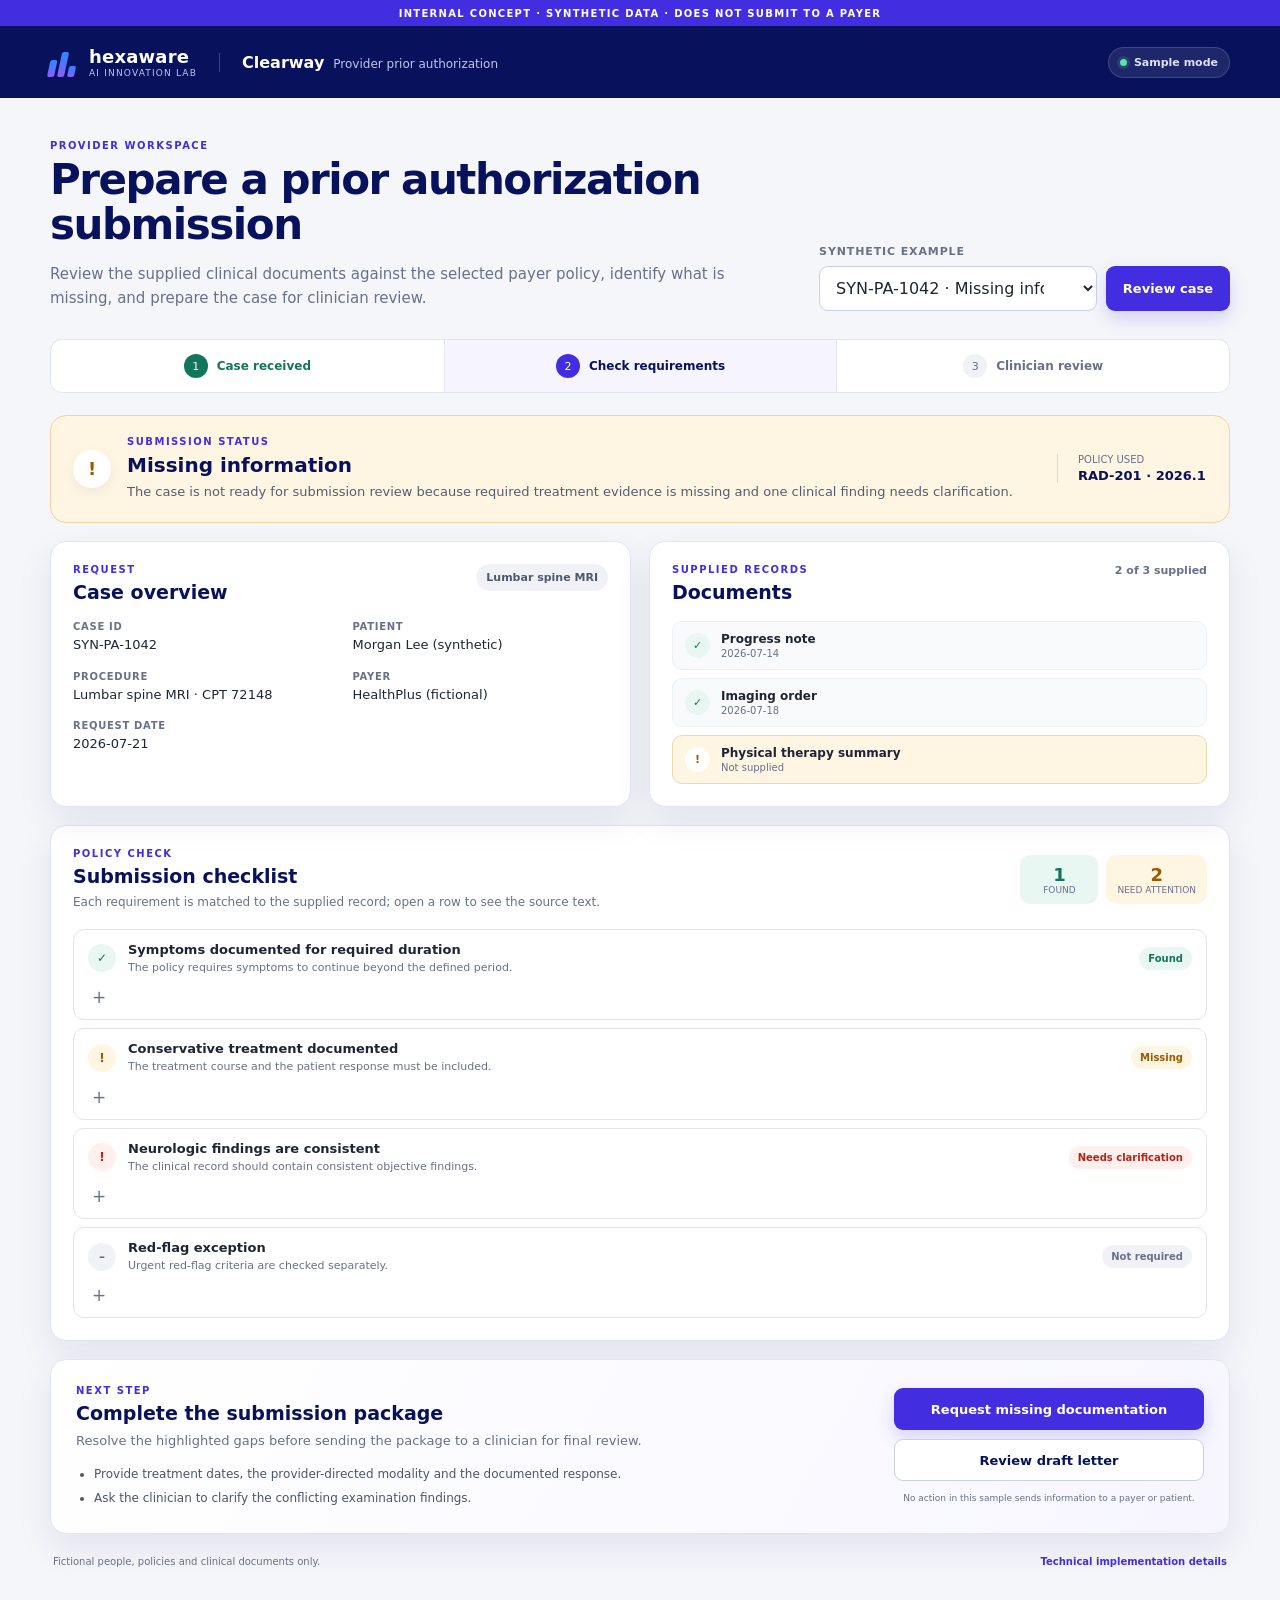
==== index.html @ 27bbab0c "Add prior authorization provider UI" ====
<!doctype html>
<html lang="en">
<head>
  <meta charset="utf-8">
  <meta name="viewport" content="width=device-width,initial-scale=1">
  <meta name="description" content="Internal synthetic provider workflow for preparing a prior-authorization submission.">
  <title>Clearway — Prepare Prior Authorization</title>
  <link rel="stylesheet" href="provider-ui.css">
</head>
<body>
  <a class="skip-link" href="#main-content">Skip to main content</a>
  <div class="concept-ribbon" role="note">INTERNAL CONCEPT · SYNTHETIC DATA · DOES NOT SUBMIT TO A PAYER</div>

  <header class="app-header">
    <a class="brand" href="#main-content" aria-label="Clearway home">
      <span class="brand-mark" aria-hidden="true"><i></i><i></i><i></i></span>
      <span><strong>hexaware</strong><small>AI Innovation Lab</small></span>
    </a>
    <div class="product-label">
      <strong>Clearway</strong>
      <span>Provider prior authorization</span>
    </div>
    <span class="sample-badge"><i></i> Sample mode</span>
  </header>

  <main id="main-content" class="page" tabindex="-1">
    <section class="hero" aria-labelledby="page-title">
      <div>
        <p class="eyebrow">PROVIDER WORKSPACE</p>
        <h1 id="page-title">Prepare a prior authorization submission</h1>
        <p>Review the supplied clinical documents against the selected payer policy, identify what is missing, and prepare the case for clinician review.</p>
      </div>
      <div class="case-controls">
        <label for="case-select">Synthetic example</label>
        <div>
          <select id="case-select">
            <option value="SYN-PA-1042">SYN-PA-1042 · Missing information</option>
            <option value="SYN-PA-1043">SYN-PA-1043 · Ready for review</option>
            <option value="SYN-PA-1044">SYN-PA-1044 · Policy issue</option>
          </select>
          <button class="button button-primary" id="run-review">Review case</button>
        </div>
      </div>
    </section>

    <ol class="steps" aria-label="Submission preparation steps">
      <li class="complete"><span>1</span><strong>Case received</strong></li>
      <li class="active"><span>2</span><strong>Check requirements</strong></li>
      <li><span>3</span><strong>Clinician review</strong></li>
    </ol>

    <section class="status-banner" id="status-banner" aria-live="polite">
      <span class="status-icon" aria-hidden="true">!</span>
      <div>
        <p class="eyebrow">SUBMISSION STATUS</p>
        <h2 id="workflow-state">Missing information</h2>
        <p id="workflow-message"></p>
      </div>
      <div class="policy-chip">
        <small>Policy used</small>
        <strong id="policy-version"></strong>
      </div>
    </section>

    <div class="summary-grid">
      <section class="card" aria-labelledby="request-title">
        <div class="card-heading">
          <div><p class="eyebrow">REQUEST</p><h2 id="request-title">Case overview</h2></div>
          <span class="pill pill-neutral" id="procedure-pill"></span>
        </div>
        <dl class="fact-grid" id="case-facts"></dl>
      </section>

      <section class="card" aria-labelledby="documents-title">
        <div class="card-heading">
          <div><p class="eyebrow">SUPPLIED RECORDS</p><h2 id="documents-title">Documents</h2></div>
          <span class="document-count" id="document-count"></span>
        </div>
        <div class="document-list" id="document-list"></div>
      </section>
    </div>

    <section class="card checklist-card" aria-labelledby="checklist-title">
      <div class="card-heading checklist-heading">
        <div>
          <p class="eyebrow">POLICY CHECK</p>
          <h2 id="checklist-title">Submission checklist</h2>
          <p>Each requirement is matched to the supplied record; open a row to see the source text.</p>
        </div>
        <div class="checklist-summary" id="checklist-summary"></div>
      </div>
      <div class="criteria-list" id="criteria-list"></div>
    </section>

    <section class="card next-step-card" aria-labelledby="next-step-title">
      <div>
        <p class="eyebrow">NEXT STEP</p>
        <h2 id="next-step-title">Prepare for clinician review</h2>
        <p id="next-step-guidance">Resolve the highlighted documentation gaps before moving the case forward.</p>
        <ul class="attention-list" id="attention-list"></ul>
      </div>
      <div class="action-stack">
        <button class="button button-primary" id="primary-action">Request missing documentation</button>
        <button class="button button-secondary" id="review-letter">Review draft letter</button>
        <p>No action in this sample sends information to a payer or patient.</p>
      </div>
    </section>

    <footer class="page-footer">
      <span>Fictional people, policies and clinical documents only.</span>
      <a href="foundry-enterprise-harness-walkthrough.html">Technical implementation details</a>
    </footer>
  </main>

  <div class="toast" id="toast" role="status" aria-live="polite"></div>
  <div class="modal" id="modal" aria-hidden="true">
    <div class="modal-backdrop" data-close-modal></div>
    <section class="modal-card" role="dialog" aria-modal="true" aria-labelledby="modal-title">
      <button class="modal-close" data-close-modal aria-label="Close dialog">×</button>
      <p class="eyebrow" id="modal-kicker"></p>
      <h2 id="modal-title"></h2>
      <div id="modal-body"></div>
      <div class="modal-actions"><button class="button button-primary" data-close-modal>Done</button></div>
    </section>
  </div>

  <script src="app.js"></script>
</body>
</html>
---- provider-ui.css ----
:root {
  --navy: #08125c;
  --navy-2: #132075;
  --violet: #432de0;
  --blue: #2788ff;
  --ink: #202536;
  --muted: #69708a;
  --surface: #f5f6fa;
  --white: #ffffff;
  --line: #e2e5ef;
  --line-strong: #ccd1e1;
  --success: #13755b;
  --success-bg: #e9f7f2;
  --warning: #9b5a00;
  --warning-bg: #fff5e3;
  --danger: #b42318;
  --danger-bg: #fff0ee;
  --neutral-bg: #f0f2f7;
  --shadow: 0 14px 36px rgba(8, 18, 92, 0.08);
  --radius: 16px;
  font-family: Inter, ui-sans-serif, system-ui, -apple-system, BlinkMacSystemFont, "Segoe UI", sans-serif;
  color: var(--ink);
  background: var(--surface);
}

* { box-sizing: border-box; }
html { scroll-behavior: smooth; }
body { margin: 0; min-width: 320px; background: var(--surface); }
button, select { font: inherit; }
button { cursor: pointer; }
button:disabled { cursor: not-allowed; opacity: 0.52; }

.skip-link {
  position: fixed;
  left: 12px;
  top: -60px;
  z-index: 100;
  padding: 10px 14px;
  color: var(--navy);
  background: var(--white);
  border-radius: 8px;
}
.skip-link:focus { top: 8px; }

.concept-ribbon {
  min-height: 26px;
  display: flex;
  align-items: center;
  justify-content: center;
  padding: 5px 12px;
  color: var(--white);
  background: var(--violet);
  font-size: 10px;
  font-weight: 800;
  letter-spacing: 0.13em;
  text-align: center;
}

.app-header {
  min-height: 72px;
  display: flex;
  align-items: center;
  gap: 22px;
  padding: 14px max(24px, calc((100vw - 1180px) / 2));
  color: var(--white);
  background: var(--navy);
}

.brand {
  display: flex;
  align-items: center;
  gap: 10px;
  color: inherit;
  text-decoration: none;
}
.brand strong { display: block; font-size: 18px; letter-spacing: 0.01em; }
.brand small { display: block; margin-top: 1px; color: #bec6ed; font-size: 9px; letter-spacing: 0.13em; text-transform: uppercase; }
.brand-mark { width: 29px; height: 29px; display: flex; align-items: flex-end; gap: 3px; transform: skew(-12deg); }
.brand-mark i { display: block; width: 7px; border-radius: 2px; background: linear-gradient(180deg, var(--blue), #8b5cff); }
.brand-mark i:nth-child(1) { height: 17px; }
.brand-mark i:nth-child(2) { height: 25px; }
.brand-mark i:nth-child(3) { height: 11px; }

.product-label {
  display: flex;
  align-items: baseline;
  gap: 9px;
  padding-left: 22px;
  border-left: 1px solid rgba(255, 255, 255, 0.22);
}
.product-label strong { font-size: 16px; }
.product-label span { color: #bec6ed; font-size: 12px; }

.sample-badge {
  margin-left: auto;
  display: inline-flex;
  align-items: center;
  gap: 7px;
  padding: 8px 11px;
  color: #dce2ff;
  background: rgba(255, 255, 255, 0.09);
  border: 1px solid rgba(255, 255, 255, 0.15);
  border-radius: 999px;
  font-size: 11px;
  font-weight: 700;
}
.sample-badge i { width: 7px; height: 7px; border-radius: 50%; background: #5ce2a8; box-shadow: 0 0 0 3px rgba(92, 226, 168, 0.14); }

.page {
  width: min(1180px, calc(100% - 40px));
  margin: 0 auto;
  padding: 42px 0 34px;
  outline: none;
}

.eyebrow {
  margin: 0 0 6px;
  color: var(--violet);
  font-size: 10px;
  font-weight: 800;
  letter-spacing: 0.15em;
  text-transform: uppercase;
}

.hero {
  display: grid;
  grid-template-columns: minmax(0, 1.4fr) minmax(360px, 0.8fr);
  gap: 50px;
  align-items: end;
  margin-bottom: 28px;
}
.hero h1 { margin: 0; color: var(--navy); font-size: clamp(28px, 4vw, 42px); line-height: 1.08; letter-spacing: -0.035em; }
.hero > div:first-child > p:last-child { max-width: 720px; margin: 14px 0 0; color: var(--muted); font-size: 15px; line-height: 1.65; }

.case-controls label { display: block; margin-bottom: 8px; color: var(--muted); font-size: 11px; font-weight: 800; letter-spacing: 0.08em; text-transform: uppercase; }
.case-controls > div { display: flex; gap: 9px; }
select {
  min-width: 0;
  flex: 1;
  padding: 11px 36px 11px 12px;
  color: var(--ink);
  background: var(--white);
  border: 1px solid var(--line-strong);
  border-radius: 9px;
}
select:focus, button:focus-visible, summary:focus-visible, a:focus-visible { outline: 3px solid rgba(39, 136, 255, 0.28); outline-offset: 2px; }

.button {
  min-height: 42px;
  padding: 10px 16px;
  border: 1px solid transparent;
  border-radius: 9px;
  font-size: 13px;
  font-weight: 800;
  transition: transform 0.15s ease, box-shadow 0.15s ease, background 0.15s ease;
}
.button:not(:disabled):hover { transform: translateY(-1px); }
.button-primary { color: var(--white); background: var(--violet); box-shadow: 0 8px 18px rgba(67, 45, 224, 0.18); }
.button-primary:not(:disabled):hover { background: #3621ca; box-shadow: 0 10px 24px rgba(67, 45, 224, 0.23); }
.button-secondary { color: var(--navy); background: var(--white); border-color: var(--line-strong); }
.button-secondary:not(:disabled):hover { background: #f7f8fb; }

.steps {
  margin: 0 0 22px;
  padding: 0;
  display: grid;
  grid-template-columns: repeat(3, 1fr);
  list-style: none;
  background: var(--white);
  border: 1px solid var(--line);
  border-radius: 12px;
  overflow: hidden;
}
.steps li { position: relative; display: flex; align-items: center; justify-content: center; gap: 9px; padding: 14px; color: var(--muted); font-size: 12px; }
.steps li + li { border-left: 1px solid var(--line); }
.steps span { width: 24px; height: 24px; display: inline-flex; align-items: center; justify-content: center; border-radius: 50%; background: var(--neutral-bg); font-size: 11px; }
.steps .complete { color: var(--success); }
.steps .complete span { color: var(--white); background: var(--success); }
.steps .active { color: var(--navy); background: #f6f5ff; }
.steps .active span { color: var(--white); background: var(--violet); }

.status-banner {
  display: grid;
  grid-template-columns: auto 1fr auto;
  gap: 16px;
  align-items: center;
  margin-bottom: 18px;
  padding: 20px 22px;
  background: var(--warning-bg);
  border: 1px solid #f0d39d;
  border-radius: var(--radius);
}
.status-banner[data-state="ready"] { background: var(--success-bg); border-color: #b9dfd2; }
.status-banner[data-state="blocked"] { background: var(--danger-bg); border-color: #f0c2bd; }
.status-icon { width: 38px; height: 38px; display: inline-flex; align-items: center; justify-content: center; color: var(--warning); background: var(--white); border-radius: 50%; font-size: 18px; font-weight: 900; box-shadow: 0 5px 14px rgba(0, 0, 0, 0.06); }
.status-banner[data-state="ready"] .status-icon { color: var(--success); }
.status-banner[data-state="blocked"] .status-icon { color: var(--danger); }
.status-banner h2 { margin: 0; color: var(--navy); font-size: 20px; }
.status-banner p:last-child { margin: 5px 0 0; color: #555d72; font-size: 13px; line-height: 1.5; }
.policy-chip { min-width: 150px; padding-left: 20px; border-left: 1px solid rgba(105, 112, 138, 0.22); }
.policy-chip small, .policy-chip strong { display: block; }
.policy-chip small { margin-bottom: 3px; color: var(--muted); font-size: 10px; text-transform: uppercase; }
.policy-chip strong { color: var(--navy); font-size: 13px; }

.summary-grid { display: grid; grid-template-columns: 1fr 1fr; gap: 18px; margin-bottom: 18px; }
.card { padding: 22px; background: var(--white); border: 1px solid var(--line); border-radius: var(--radius); box-shadow: var(--shadow); }
.card-heading { display: flex; justify-content: space-between; gap: 18px; align-items: flex-start; margin-bottom: 18px; }
.card-heading h2, .next-step-card h2 { margin: 0; color: var(--navy); font-size: 19px; }
.card-heading > div > p:last-child { margin: 6px 0 0; color: var(--muted); font-size: 12px; line-height: 1.5; }
.pill { display: inline-flex; padding: 7px 10px; border-radius: 999px; font-size: 11px; font-weight: 800; }
.pill-neutral { color: #4f5871; background: var(--neutral-bg); }

.fact-grid { margin: 0; display: grid; grid-template-columns: 1fr 1fr; gap: 16px 24px; }
.fact-grid div { min-width: 0; }
.fact-grid dt { margin-bottom: 4px; color: var(--muted); font-size: 10px; font-weight: 800; letter-spacing: 0.07em; text-transform: uppercase; }
.fact-grid dd { margin: 0; color: var(--ink); font-size: 13px; line-height: 1.45; }

.document-count { color: var(--muted); font-size: 11px; font-weight: 700; }
.document-list { display: grid; gap: 8px; }
.document-item { display: flex; align-items: center; gap: 11px; padding: 10px 12px; background: #f8fafc; border: 1px solid #edf0f5; border-radius: 10px; }
.document-item.missing { background: var(--warning-bg); border-color: #efd8ae; }
.document-icon { width: 25px; height: 25px; flex: 0 0 25px; display: inline-flex; align-items: center; justify-content: center; color: var(--success); background: var(--success-bg); border-radius: 50%; font-size: 11px; font-weight: 900; }
.document-item.missing .document-icon { color: var(--warning); background: var(--white); }
.document-item strong, .document-item small { display: block; }
.document-item strong { color: var(--ink); font-size: 12px; }
.document-item small { margin-top: 2px; color: var(--muted); font-size: 10px; }

.checklist-card { margin-bottom: 18px; }
.checklist-heading { align-items: center; }
.checklist-summary { display: flex; gap: 8px; }
.checklist-summary span { min-width: 78px; padding: 9px 11px; text-align: center; background: var(--success-bg); border-radius: 10px; }
.checklist-summary .has-attention { background: var(--warning-bg); }
.checklist-summary strong, .checklist-summary small { display: block; }
.checklist-summary strong { color: var(--success); font-size: 18px; }
.checklist-summary .has-attention strong { color: var(--warning); }
.checklist-summary small { color: var(--muted); font-size: 9px; text-transform: uppercase; }

.criteria-list { display: grid; gap: 8px; }
.criterion { border: 1px solid var(--line); border-radius: 11px; overflow: hidden; }
.criterion[open] { border-color: var(--line-strong); box-shadow: 0 7px 18px rgba(8, 18, 92, 0.05); }
.criterion summary { min-height: 62px; display: grid; grid-template-columns: auto 1fr auto; align-items: center; gap: 12px; padding: 12px 14px; list-style: none; cursor: pointer; }
.criterion summary::-webkit-details-marker { display: none; }
.criterion summary::after { content: "+"; margin-left: 4px; color: var(--muted); font-size: 17px; }
.criterion[open] summary::after { content: "−"; }
.criterion-mark { width: 28px; height: 28px; display: inline-flex; align-items: center; justify-content: center; border-radius: 50%; font-size: 12px; font-weight: 900; }
.criterion-success .criterion-mark { color: var(--success); background: var(--success-bg); }
.criterion-warning .criterion-mark { color: var(--warning); background: var(--warning-bg); }
.criterion-danger .criterion-mark { color: var(--danger); background: var(--danger-bg); }
.criterion-neutral .criterion-mark { color: var(--muted); background: var(--neutral-bg); }
.criterion-copy { min-width: 0; }
.criterion-copy strong, .criterion-copy small { display: block; }
.criterion-copy strong { color: var(--ink); font-size: 13px; }
.criterion-copy small { margin-top: 3px; color: var(--muted); font-size: 11px; line-height: 1.4; }
.status-pill { padding: 6px 9px; border-radius: 999px; font-size: 10px; font-weight: 800; white-space: nowrap; }
.status-success { color: var(--success); background: var(--success-bg); }
.status-warning { color: var(--warning); background: var(--warning-bg); }
.status-danger { color: var(--danger); background: var(--danger-bg); }
.status-neutral { color: var(--muted); background: var(--neutral-bg); }

.criterion-detail { display: grid; grid-template-columns: 1fr 1fr 0.85fr; gap: 12px; padding: 0 14px 14px 54px; }
.criterion-detail section { min-width: 0; padding: 13px; background: #f8f9fc; border-radius: 9px; }
.criterion-detail h3 { margin: 0 0 8px; color: var(--navy); font-size: 10px; letter-spacing: 0.07em; text-transform: uppercase; }
.criterion-detail blockquote { margin: 0 0 8px; color: #42495d; font-size: 11px; line-height: 1.55; }
.criterion-detail small { color: var(--muted); font-size: 9px; }
.criterion-detail .next-evidence { background: var(--warning-bg); }
.criterion-detail .next-evidence p { margin: 0; color: #604519; font-size: 11px; line-height: 1.55; }

.next-step-card { display: grid; grid-template-columns: 1fr 310px; gap: 40px; align-items: center; padding: 25px; background: linear-gradient(120deg, #ffffff 0%, #f7f6ff 100%); }
.next-step-card > div:first-child > p:nth-of-type(2) { margin: 7px 0 0; color: var(--muted); font-size: 13px; line-height: 1.55; }
.attention-list { margin: 14px 0 0; padding-left: 18px; color: #4d556b; font-size: 12px; line-height: 1.55; }
.attention-list li + li { margin-top: 5px; }
.action-stack { display: grid; gap: 9px; }
.action-stack p { margin: 2px 0 0; color: var(--muted); font-size: 9px; line-height: 1.4; text-align: center; }

.page-footer { display: flex; justify-content: space-between; gap: 18px; margin-top: 22px; padding: 0 3px; color: var(--muted); font-size: 10px; }
.page-footer a { color: var(--violet); font-weight: 700; text-decoration: none; }
.page-footer a:hover { text-decoration: underline; }

.toast { position: fixed; right: 20px; bottom: 20px; z-index: 90; padding: 11px 15px; color: var(--white); background: var(--navy); border-radius: 9px; box-shadow: var(--shadow); font-size: 12px; opacity: 0; transform: translateY(12px); pointer-events: none; transition: 0.2s ease; }
.toast.is-visible { opacity: 1; transform: translateY(0); }

.modal { position: fixed; inset: 0; z-index: 80; display: none; align-items: center; justify-content: center; padding: 20px; }
.modal.is-open { display: flex; }
.modal-backdrop { position: absolute; inset: 0; background: rgba(6, 12, 53, 0.62); backdrop-filter: blur(4px); }
.modal-card { position: relative; z-index: 1; width: min(560px, 100%); max-height: 88vh; overflow: auto; padding: 26px; background: var(--white); border-radius: 16px; box-shadow: 0 24px 70px rgba(3, 8, 43, 0.28); }
.modal-card h2 { margin: 0 0 16px; color: var(--navy); font-size: 22px; }
.modal-card p, .modal-card li { color: #4d556b; font-size: 13px; line-height: 1.6; }
.modal-close { position: absolute; right: 14px; top: 12px; width: 34px; height: 34px; border: 0; border-radius: 50%; color: var(--muted); background: var(--neutral-bg); font-size: 21px; }
.modal-actions { display: flex; justify-content: flex-end; margin-top: 22px; }
.draft-letter { padding: 18px; background: #fbfbfd; border: 1px solid var(--line); border-radius: 10px; }

@media (max-width: 850px) {
  .app-header { padding-inline: 20px; }
  .product-label span { display: none; }
  .hero { grid-template-columns: 1fr; gap: 24px; }
  .summary-grid { grid-template-columns: 1fr; }
  .criterion-detail { grid-template-columns: 1fr; padding-left: 54px; }
  .next-step-card { grid-template-columns: 1fr; gap: 22px; }
}

@media (max-width: 580px) {
  .app-header { min-height: 62px; gap: 12px; padding: 11px 14px; }
  .brand span:last-child, .product-label { display: none; }
  .sample-badge { font-size: 0; padding: 8px; }
  .page { width: min(100% - 24px, 1180px); padding-top: 28px; }
  .hero h1 { font-size: 29px; }
  .case-controls > div { display: grid; }
  .case-controls select, .case-controls button { width: 100%; }
  .steps strong { display: none; }
  .steps li { padding: 11px; }
  .status-banner { grid-template-columns: auto 1fr; align-items: start; padding: 17px; }
  .policy-chip { grid-column: 1 / -1; padding: 12px 0 0; border-left: 0; border-top: 1px solid rgba(105, 112, 138, 0.2); }
  .card { padding: 17px; }
  .card-heading { flex-direction: column; gap: 10px; }
  .fact-grid { grid-template-columns: 1fr; }
  .checklist-heading { align-items: stretch; }
  .checklist-summary { width: 100%; }
  .checklist-summary span { flex: 1; }
  .criterion summary { grid-template-columns: auto 1fr; }
  .criterion summary::after { display: none; }
  .status-pill { grid-column: 2; justify-self: start; }
  .criterion-detail { padding: 0 10px 10px; }
  .page-footer { flex-direction: column; }
}

@media (prefers-reduced-motion: reduce) {
  * { scroll-behavior: auto !important; transition: none !important; }
}
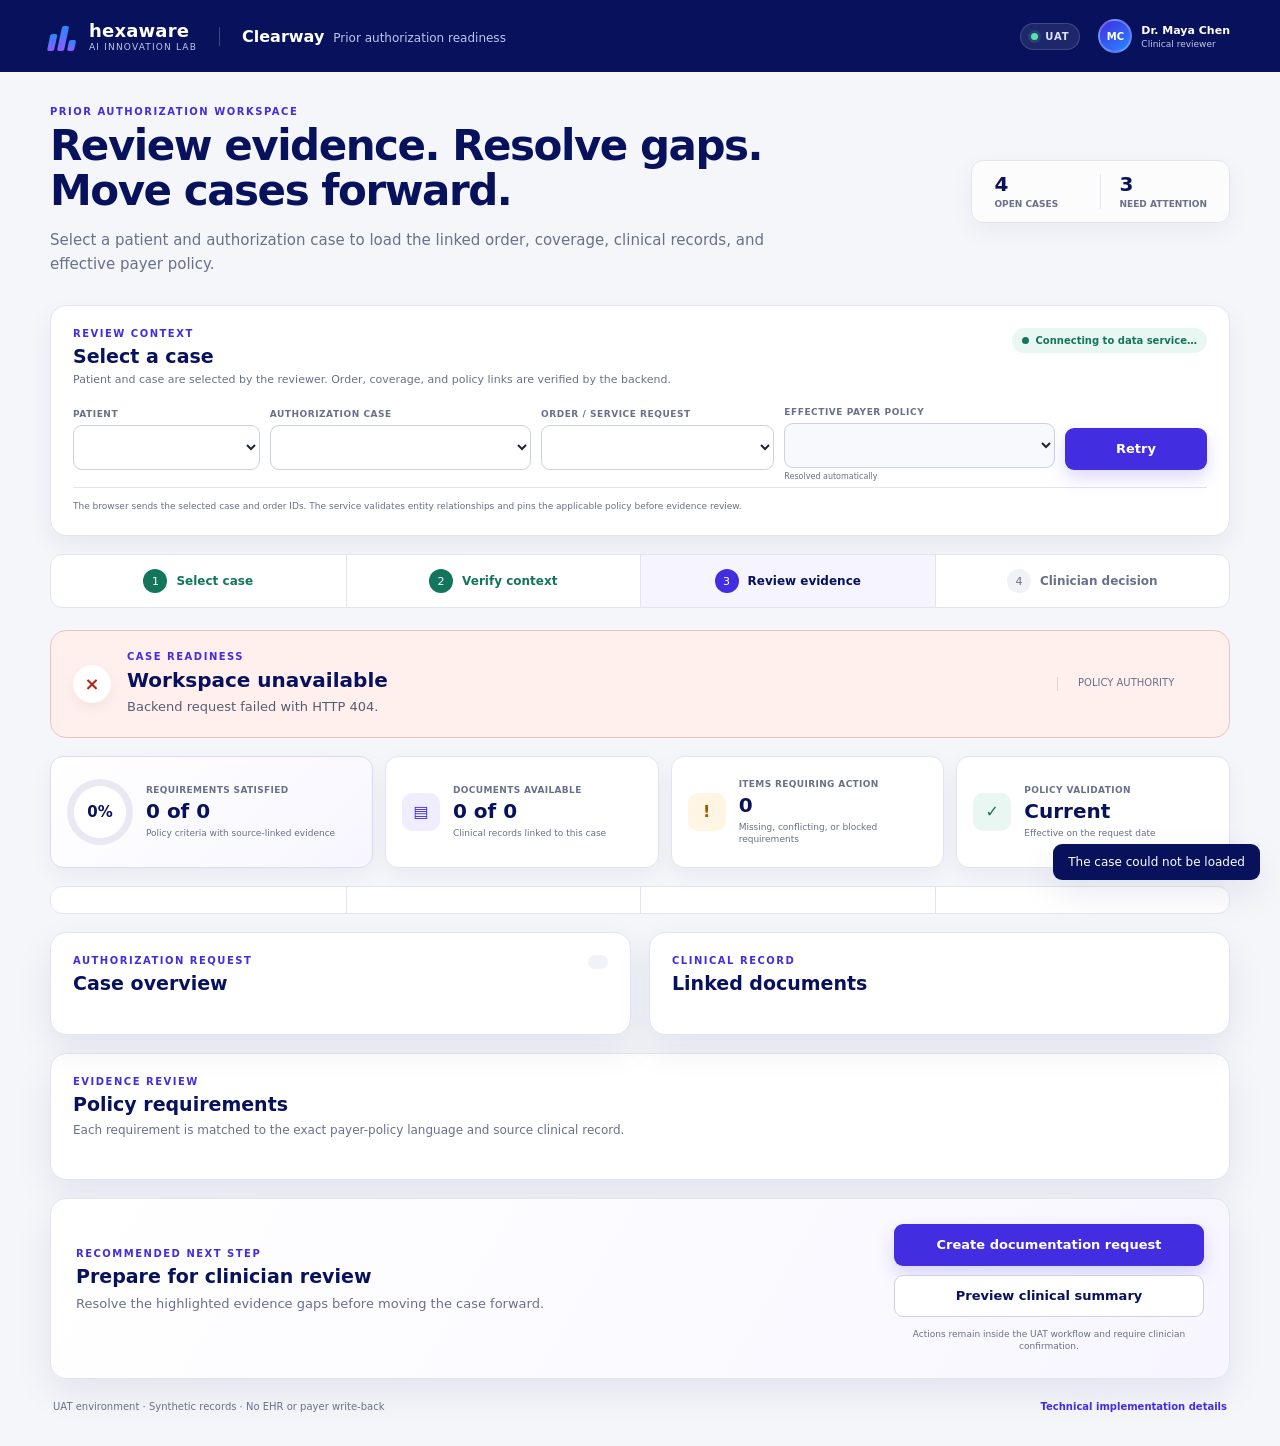
==== commit ed999b54: "Add Supabase-backed UAT workspace" ====
--- a/index.html
+++ b/index.html
@@ -3,13 +3,12 @@
 <head>
   <meta charset="utf-8">
   <meta name="viewport" content="width=device-width,initial-scale=1">
-  <meta name="description" content="Internal synthetic provider workflow for preparing a prior-authorization submission.">
-  <title>Clearway — Prepare Prior Authorization</title>
+  <meta name="description" content="Clearway provider workspace for prior-authorization evidence review and clinician handoff.">
+  <title>Clearway — Prior Authorization Workspace</title>
   <link rel="stylesheet" href="provider-ui.css">
 </head>
 <body>
   <a class="skip-link" href="#main-content">Skip to main content</a>
-  <div class="concept-ribbon" role="note">INTERNAL CONCEPT · SYNTHETIC DATA · DOES NOT SUBMIT TO A PAYER</div>
 
   <header class="app-header">
     <a class="brand" href="#main-content" aria-label="Clearway home">
@@ -18,54 +17,114 @@
     </a>
     <div class="product-label">
       <strong>Clearway</strong>
-      <span>Provider prior authorization</span>
+      <span>Prior authorization readiness</span>
     </div>
-    <span class="sample-badge"><i></i> Sample mode</span>
+    <div class="header-context">
+      <span class="environment-badge"><i></i> UAT</span>
+      <div class="user-profile">
+        <span class="avatar" aria-hidden="true">MC</span>
+        <span><strong>Dr. Maya Chen</strong><small>Clinical reviewer</small></span>
+      </div>
+    </div>
   </header>
 
   <main id="main-content" class="page" tabindex="-1">
     <section class="hero" aria-labelledby="page-title">
       <div>
-        <p class="eyebrow">PROVIDER WORKSPACE</p>
-        <h1 id="page-title">Prepare a prior authorization submission</h1>
-        <p>Review the supplied clinical documents against the selected payer policy, identify what is missing, and prepare the case for clinician review.</p>
+        <p class="eyebrow">PRIOR AUTHORIZATION WORKSPACE</p>
+        <h1 id="page-title">Review evidence. Resolve gaps. Move cases forward.</h1>
+        <p>Select a patient and authorization case to load the linked order, coverage, clinical records, and effective payer policy.</p>
       </div>
-      <div class="case-controls">
-        <label for="case-select">Synthetic example</label>
-        <div>
-          <select id="case-select">
-            <option value="SYN-PA-1042">SYN-PA-1042 · Missing information</option>
-            <option value="SYN-PA-1043">SYN-PA-1043 · Ready for review</option>
-            <option value="SYN-PA-1044">SYN-PA-1044 · Policy issue</option>
-          </select>
-          <button class="button button-primary" id="run-review">Review case</button>
-        </div>
+      <div class="queue-summary" aria-label="Work queue summary">
+        <span><strong id="queue-open">4</strong><small>Open cases</small></span>
+        <span><strong id="queue-attention">3</strong><small>Need attention</small></span>
       </div>
     </section>
 
-    <ol class="steps" aria-label="Submission preparation steps">
-      <li class="complete"><span>1</span><strong>Case received</strong></li>
-      <li class="active"><span>2</span><strong>Check requirements</strong></li>
-      <li><span>3</span><strong>Clinician review</strong></li>
+    <section class="workspace-selector card" aria-labelledby="selector-title">
+      <div class="workspace-heading">
+        <div>
+          <p class="eyebrow">REVIEW CONTEXT</p>
+          <h2 id="selector-title">Select a case</h2>
+          <p>Patient and case are selected by the reviewer. Order, coverage, and policy links are verified by the backend.</p>
+        </div>
+        <span class="data-source" id="data-source"><i></i><span>Connecting to data service…</span></span>
+      </div>
+
+      <div class="selector-grid">
+        <label>
+          <span>Patient</span>
+          <select id="patient-select" aria-describedby="selection-guidance"></select>
+        </label>
+        <label>
+          <span>Authorization case</span>
+          <select id="case-select"></select>
+        </label>
+        <label>
+          <span>Order / service request</span>
+          <select id="order-select"></select>
+        </label>
+        <label>
+          <span>Effective payer policy</span>
+          <select id="policy-select" disabled title="Resolved from payer, plan, procedure, and request date"></select>
+          <small>Resolved automatically</small>
+        </label>
+        <button class="button button-primary load-review" id="run-review">Run evidence review</button>
+      </div>
+      <p class="selection-guidance" id="selection-guidance">The browser sends the selected case and order IDs. The service validates entity relationships and pins the applicable policy before evidence review.</p>
+    </section>
+
+    <ol class="steps" aria-label="Prior authorization preparation steps">
+      <li id="step-case" class="complete"><span>1</span><strong>Select case</strong></li>
+      <li id="step-context" class="complete"><span>2</span><strong>Verify context</strong></li>
+      <li id="step-check" class="active"><span>3</span><strong>Review evidence</strong></li>
+      <li id="step-review"><span>4</span><strong>Clinician decision</strong></li>
     </ol>
 
     <section class="status-banner" id="status-banner" aria-live="polite">
       <span class="status-icon" aria-hidden="true">!</span>
       <div>
-        <p class="eyebrow">SUBMISSION STATUS</p>
-        <h2 id="workflow-state">Missing information</h2>
+        <p class="eyebrow">CASE READINESS</p>
+        <h2 id="workflow-state">Loading case</h2>
         <p id="workflow-message"></p>
       </div>
       <div class="policy-chip">
-        <small>Policy used</small>
+        <small>Policy authority</small>
         <strong id="policy-version"></strong>
+        <span id="policy-effective"></span>
       </div>
+    </section>
+
+    <section class="metric-grid" aria-label="Case readiness summary">
+      <article class="metric-card metric-featured">
+        <div class="progress-ring" id="requirements-ring" style="--progress:0deg"><span id="requirements-percent">0%</span></div>
+        <div><small>Requirements satisfied</small><strong id="requirements-ratio">0 of 0</strong><span>Policy criteria with source-linked evidence</span></div>
+      </article>
+      <article class="metric-card">
+        <span class="metric-icon documents" aria-hidden="true">▤</span>
+        <div><small>Documents available</small><strong id="documents-metric">0 of 0</strong><span id="documents-caption">Clinical records linked to this case</span></div>
+      </article>
+      <article class="metric-card">
+        <span class="metric-icon attention" aria-hidden="true">!</span>
+        <div><small>Items requiring action</small><strong id="attention-metric">0</strong><span>Missing, conflicting, or blocked requirements</span></div>
+      </article>
+      <article class="metric-card">
+        <span class="metric-icon policy" aria-hidden="true">✓</span>
+        <div><small>Policy validation</small><strong id="policy-metric">Current</strong><span id="policy-metric-caption">Effective on the request date</span></div>
+      </article>
+    </section>
+
+    <section class="verification-strip" aria-label="Backend context verification">
+      <div class="verification-item" id="case-verification"></div>
+      <div class="verification-item" id="order-verification"></div>
+      <div class="verification-item" id="policy-verification"></div>
+      <div class="verification-item verification-trace" id="trace-verification"></div>
     </section>
 
     <div class="summary-grid">
       <section class="card" aria-labelledby="request-title">
         <div class="card-heading">
-          <div><p class="eyebrow">REQUEST</p><h2 id="request-title">Case overview</h2></div>
+          <div><p class="eyebrow">AUTHORIZATION REQUEST</p><h2 id="request-title">Case overview</h2></div>
           <span class="pill pill-neutral" id="procedure-pill"></span>
         </div>
         <dl class="fact-grid" id="case-facts"></dl>
@@ -73,7 +132,7 @@
 
       <section class="card" aria-labelledby="documents-title">
         <div class="card-heading">
-          <div><p class="eyebrow">SUPPLIED RECORDS</p><h2 id="documents-title">Documents</h2></div>
+          <div><p class="eyebrow">CLINICAL RECORD</p><h2 id="documents-title">Linked documents</h2></div>
           <span class="document-count" id="document-count"></span>
         </div>
         <div class="document-list" id="document-list"></div>
@@ -83,9 +142,9 @@
     <section class="card checklist-card" aria-labelledby="checklist-title">
       <div class="card-heading checklist-heading">
         <div>
-          <p class="eyebrow">POLICY CHECK</p>
-          <h2 id="checklist-title">Submission checklist</h2>
-          <p>Each requirement is matched to the supplied record; open a row to see the source text.</p>
+          <p class="eyebrow">EVIDENCE REVIEW</p>
+          <h2 id="checklist-title">Policy requirements</h2>
+          <p>Each requirement is matched to the exact payer-policy language and source clinical record.</p>
         </div>
         <div class="checklist-summary" id="checklist-summary"></div>
       </div>
@@ -94,20 +153,20 @@
 
     <section class="card next-step-card" aria-labelledby="next-step-title">
       <div>
-        <p class="eyebrow">NEXT STEP</p>
+        <p class="eyebrow">RECOMMENDED NEXT STEP</p>
         <h2 id="next-step-title">Prepare for clinician review</h2>
-        <p id="next-step-guidance">Resolve the highlighted documentation gaps before moving the case forward.</p>
+        <p id="next-step-guidance">Resolve the highlighted evidence gaps before moving the case forward.</p>
         <ul class="attention-list" id="attention-list"></ul>
       </div>
       <div class="action-stack">
-        <button class="button button-primary" id="primary-action">Request missing documentation</button>
-        <button class="button button-secondary" id="review-letter">Review draft letter</button>
-        <p>No action in this sample sends information to a payer or patient.</p>
+        <button class="button button-primary" id="primary-action">Create documentation request</button>
+        <button class="button button-secondary" id="review-letter">Preview clinical summary</button>
+        <p>Actions remain inside the UAT workflow and require clinician confirmation.</p>
       </div>
     </section>
 
     <footer class="page-footer">
-      <span>Fictional people, policies and clinical documents only.</span>
+      <span>UAT environment · Synthetic records · No EHR or payer write-back</span>
       <a href="foundry-enterprise-harness-walkthrough.html">Technical implementation details</a>
     </footer>
   </main>
@@ -120,10 +179,16 @@
       <p class="eyebrow" id="modal-kicker"></p>
       <h2 id="modal-title"></h2>
       <div id="modal-body"></div>
-      <div class="modal-actions"><button class="button button-primary" data-close-modal>Done</button></div>
+      <div class="modal-actions">
+        <button class="button button-secondary" data-close-modal>Close</button>
+        <button class="button button-primary" id="modal-primary" hidden></button>
+      </div>
     </section>
   </div>
 
+  <script src="config.js"></script>
+  <script src="demo-data.js"></script>
+  <script src="api-client.js"></script>
   <script src="app.js"></script>
 </body>
 </html>
--- a/provider-ui.css
+++ b/provider-ui.css
@@ -202,6 +202,25 @@
 .policy-chip small { margin-bottom: 3px; color: var(--muted); font-size: 10px; text-transform: uppercase; }
 .policy-chip strong { color: var(--navy); font-size: 13px; }
 
+.verification-strip {
+  display: grid;
+  grid-template-columns: repeat(4, minmax(0, 1fr));
+  margin-bottom: 18px;
+  background: var(--white);
+  border: 1px solid var(--line);
+  border-radius: 12px;
+  overflow: hidden;
+}
+.verification-item { min-width: 0; display: flex; align-items: center; gap: 10px; padding: 13px 14px; }
+.verification-item + .verification-item { border-left: 1px solid var(--line); }
+.verification-mark { width: 24px; height: 24px; flex: 0 0 24px; display: inline-flex; align-items: center; justify-content: center; color: var(--success); background: var(--success-bg); border-radius: 50%; font-size: 10px; font-weight: 900; }
+.verification-item[data-state="warning"] .verification-mark { color: var(--warning); background: var(--warning-bg); }
+.verification-item[data-state="blocked"] .verification-mark { color: var(--danger); background: var(--danger-bg); }
+.verification-item small, .verification-item strong { display: block; overflow: hidden; text-overflow: ellipsis; white-space: nowrap; }
+.verification-item small { margin-bottom: 2px; color: var(--muted); font-size: 9px; font-weight: 800; letter-spacing: 0.05em; text-transform: uppercase; }
+.verification-item strong { color: var(--ink); font-size: 11px; }
+.verification-trace strong { font-family: ui-monospace, SFMono-Regular, Menlo, Consolas, monospace; }
+
 .summary-grid { display: grid; grid-template-columns: 1fr 1fr; gap: 18px; margin-bottom: 18px; }
 .card { padding: 22px; background: var(--white); border: 1px solid var(--line); border-radius: var(--radius); box-shadow: var(--shadow); }
 .card-heading { display: flex; justify-content: space-between; gap: 18px; align-items: flex-start; margin-bottom: 18px; }
@@ -213,7 +232,7 @@
 .fact-grid { margin: 0; display: grid; grid-template-columns: 1fr 1fr; gap: 16px 24px; }
 .fact-grid div { min-width: 0; }
 .fact-grid dt { margin-bottom: 4px; color: var(--muted); font-size: 10px; font-weight: 800; letter-spacing: 0.07em; text-transform: uppercase; }
-.fact-grid dd { margin: 0; color: var(--ink); font-size: 13px; line-height: 1.45; }
+.fact-grid dd { margin: 0; overflow-wrap: anywhere; color: var(--ink); font-size: 13px; line-height: 1.45; }
 
 .document-count { color: var(--muted); font-size: 11px; font-weight: 700; }
 .document-list { display: grid; gap: 8px; }
@@ -264,6 +283,15 @@
 .criterion-detail small { color: var(--muted); font-size: 9px; }
 .criterion-detail .next-evidence { background: var(--warning-bg); }
 .criterion-detail .next-evidence p { margin: 0; color: #604519; font-size: 11px; line-height: 1.55; }
+.criterion-detail .next-evidence.is-resolved { background: var(--success-bg); }
+.criterion-detail .next-evidence.is-resolved p { color: #245d4d; }
+.source-stack { display: grid; gap: 8px; }
+.source-quote { padding: 10px; background: var(--white); border: 1px solid var(--line); border-radius: 8px; }
+.source-quote[data-conflict="true"] { border-color: #efc3be; background: #fff9f8; }
+.source-quote strong { display: block; margin-bottom: 5px; color: var(--navy); font-size: 10px; }
+.source-quote blockquote { margin-bottom: 5px; }
+.conflict-callout { margin-top: 9px; padding: 9px 10px; color: #7f2f27; background: var(--danger-bg); border-radius: 8px; font-size: 10px; line-height: 1.5; }
+.conflict-callout strong { color: var(--danger); }
 
 .next-step-card { display: grid; grid-template-columns: 1fr 310px; gap: 40px; align-items: center; padding: 25px; background: linear-gradient(120deg, #ffffff 0%, #f7f6ff 100%); }
 .next-step-card > div:first-child > p:nth-of-type(2) { margin: 7px 0 0; color: var(--muted); font-size: 13px; line-height: 1.55; }
@@ -286,30 +314,54 @@
 .modal-card h2 { margin: 0 0 16px; color: var(--navy); font-size: 22px; }
 .modal-card p, .modal-card li { color: #4d556b; font-size: 13px; line-height: 1.6; }
 .modal-close { position: absolute; right: 14px; top: 12px; width: 34px; height: 34px; border: 0; border-radius: 50%; color: var(--muted); background: var(--neutral-bg); font-size: 21px; }
-.modal-actions { display: flex; justify-content: flex-end; margin-top: 22px; }
+.modal-actions { display: flex; justify-content: flex-end; gap: 9px; margin-top: 22px; }
 .draft-letter { padding: 18px; background: #fbfbfd; border: 1px solid var(--line); border-radius: 10px; }
+.resolution-preview { display: grid; gap: 8px; margin: 16px 0 0; }
+.resolution-preview div { padding: 10px 12px; background: #f8f9fc; border: 1px solid var(--line); border-radius: 9px; }
+.resolution-preview strong, .resolution-preview small { display: block; }
+.resolution-preview strong { color: var(--ink); font-size: 11px; }
+.resolution-preview small { margin-top: 3px; color: var(--muted); font-size: 10px; line-height: 1.45; }
 
 @media (max-width: 850px) {
   .app-header { padding-inline: 20px; }
   .product-label span { display: none; }
-  .hero { grid-template-columns: 1fr; gap: 24px; }
+  .user-profile > span:last-child { display: none; }
+  .hero { grid-template-columns: 1fr; gap: 20px; }
+  .queue-summary { width: fit-content; }
+  .workspace-heading { align-items: center; }
+  .selector-grid { grid-template-columns: 1fr 1fr; }
+  .load-review { width: 100%; }
+  .metric-grid { grid-template-columns: 1fr 1fr; }
   .summary-grid { grid-template-columns: 1fr; }
+  .verification-strip { grid-template-columns: 1fr 1fr; }
+  .verification-item:nth-child(3) { border-left: 0; border-top: 1px solid var(--line); }
+  .verification-item:nth-child(4) { border-top: 1px solid var(--line); }
   .criterion-detail { grid-template-columns: 1fr; padding-left: 54px; }
   .next-step-card { grid-template-columns: 1fr; gap: 22px; }
 }
 
 @media (max-width: 580px) {
   .app-header { min-height: 62px; gap: 12px; padding: 11px 14px; }
-  .brand span:last-child, .product-label { display: none; }
-  .sample-badge { font-size: 0; padding: 8px; }
-  .page { width: min(100% - 24px, 1180px); padding-top: 28px; }
+  .brand span:last-child, .product-label, .user-profile { display: none; }
+  .header-context { gap: 8px; }
+  .environment-badge { font-size: 9px; padding: 7px 9px; }
+  .page { width: min(100% - 24px, 1180px); padding-top: 26px; }
   .hero h1 { font-size: 29px; }
+  .queue-summary { width: 100%; }
+  .queue-summary span { min-width: 0; flex: 1; }
+  .workspace-heading { display: grid; gap: 12px; }
+  .data-source { width: fit-content; }
+  .selector-grid { grid-template-columns: 1fr; }
+  .selector-grid label > small { margin-bottom: 0; }
+  .metric-grid { grid-template-columns: 1fr; }
   .case-controls > div { display: grid; }
   .case-controls select, .case-controls button { width: 100%; }
   .steps strong { display: none; }
   .steps li { padding: 11px; }
   .status-banner { grid-template-columns: auto 1fr; align-items: start; padding: 17px; }
   .policy-chip { grid-column: 1 / -1; padding: 12px 0 0; border-left: 0; border-top: 1px solid rgba(105, 112, 138, 0.2); }
+  .verification-strip { grid-template-columns: 1fr; }
+  .verification-item + .verification-item, .verification-item:nth-child(3), .verification-item:nth-child(4) { border-left: 0; border-top: 1px solid var(--line); }
   .card { padding: 17px; }
   .card-heading { flex-direction: column; gap: 10px; }
   .fact-grid { grid-template-columns: 1fr; }
@@ -323,6 +375,101 @@
   .page-footer { flex-direction: column; }
 }
 
+/* CLEARWAY WORKSPACE V2 */
+select:disabled { cursor: default; opacity: 1; color: var(--ink); background: #f8f9fc; }
+.page { padding-top: 34px; }
+.header-context { margin-left: auto; display: flex; align-items: center; gap: 18px; }
+.environment-badge { display: inline-flex; align-items: center; gap: 7px; padding: 7px 10px; color: #dce2ff; background: rgba(255,255,255,.09); border: 1px solid rgba(255,255,255,.15); border-radius: 999px; font-size: 10px; font-weight: 800; letter-spacing: .08em; }
+.environment-badge i { width: 7px; height: 7px; border-radius: 50%; background: #5ce2a8; box-shadow: 0 0 0 3px rgba(92,226,168,.14); }
+.user-profile { display: flex; align-items: center; gap: 9px; }
+.user-profile > span:last-child { min-width: 0; }
+.user-profile strong, .user-profile small { display: block; white-space: nowrap; }
+.user-profile strong { color: #fff; font-size: 11px; }
+.user-profile small { margin-top: 2px; color: #bec6ed; font-size: 9px; }
+.avatar { width: 34px; height: 34px; flex: 0 0 34px; display: inline-flex; align-items: center; justify-content: center; color: #fff; background: linear-gradient(145deg,var(--violet),var(--blue)); border: 2px solid rgba(255,255,255,.25); border-radius: 50%; font-size: 10px; font-weight: 900; }
+
+.hero { grid-template-columns: minmax(0,1fr) auto; align-items: center; gap: 32px; }
+.hero h1 { max-width: 820px; }
+.queue-summary { display: flex; align-items: center; min-width: 255px; padding: 13px 4px; background: rgba(255,255,255,.72); border: 1px solid var(--line); border-radius: 12px; box-shadow: 0 8px 24px rgba(8,18,92,.05); }
+.queue-summary span { min-width: 124px; padding: 0 18px; }
+.queue-summary span + span { border-left: 1px solid var(--line); }
+.queue-summary strong, .queue-summary small { display: block; }
+.queue-summary strong { color: var(--navy); font-size: 20px; line-height: 1; }
+.queue-summary small { margin-top: 5px; color: var(--muted); font-size: 9px; font-weight: 800; text-transform: uppercase; }
+
+.workspace-selector { margin-bottom: 18px; padding: 22px; box-shadow: 0 10px 26px rgba(8,18,92,.06); }
+.workspace-heading { display: flex; justify-content: space-between; align-items: flex-start; gap: 24px; margin-bottom: 18px; }
+.workspace-heading h2 { margin: 0; color: var(--navy); font-size: 19px; }
+.workspace-heading p:last-child { margin: 5px 0 0; color: var(--muted); font-size: 11px; line-height: 1.5; }
+.data-source { flex: 0 0 auto; display: inline-flex; align-items: center; gap: 7px; padding: 7px 10px; color: var(--success); background: var(--success-bg); border-radius: 999px; font-size: 10px; font-weight: 800; }
+.data-source i { width: 7px; height: 7px; border-radius: 50%; background: var(--success); }
+.data-source[data-mode="uat-fixture-fallback"] { color: var(--warning); background: var(--warning-bg); }
+.data-source[data-mode="uat-fixture-fallback"] i { background: var(--warning); }
+.selector-grid { display: grid; grid-template-columns: 1fr 1.4fr 1.25fr 1.45fr auto; gap: 10px; align-items: end; }
+.selector-grid label { min-width: 0; }
+.selector-grid label > span { display: block; margin-bottom: 6px; color: var(--muted); font-size: 9px; font-weight: 800; letter-spacing: .06em; text-transform: uppercase; white-space: nowrap; }
+.selector-grid label > small { display: block; margin: 4px 0 -11px; color: var(--muted); font-size: 8px; }
+.selector-grid select { width: 100%; min-height: 42px; }
+.load-review { min-width: 142px; white-space: nowrap; }
+.selection-guidance { margin: 17px 0 0; padding-top: 12px; color: var(--muted); border-top: 1px solid var(--line); font-size: 9px; line-height: 1.5; }
+.steps { grid-template-columns: repeat(4,1fr); }
+.policy-chip small, .policy-chip strong, .policy-chip span { display: block; }
+.policy-chip span { margin-top: 3px; color: var(--muted); font-size: 9px; }
+
+.metric-grid { display: grid; grid-template-columns: 1.18fr repeat(3,1fr); gap: 12px; margin-bottom: 18px; }
+.metric-card { min-width: 0; display: flex; align-items: center; gap: 13px; min-height: 112px; padding: 16px; background: #fff; border: 1px solid var(--line); border-radius: 13px; box-shadow: 0 8px 22px rgba(8,18,92,.05); }
+.metric-card > div:last-child { min-width: 0; }
+.metric-card small, .metric-card strong, .metric-card span { display: block; }
+.metric-card small { color: var(--muted); font-size: 9px; font-weight: 800; letter-spacing: .04em; text-transform: uppercase; }
+.metric-card strong { margin-top: 4px; color: var(--navy); font-size: 20px; }
+.metric-card > div:last-child > span { margin-top: 4px; color: var(--muted); font-size: 9px; line-height: 1.35; }
+.metric-featured { background: linear-gradient(140deg,#fff 0%,#f7f6ff 100%); border-color: #dcd8fb; }
+.progress-ring { --progress:0deg; width: 66px; height: 66px; flex: 0 0 66px; display: grid; place-items: center; position: relative; border-radius: 50%; background: conic-gradient(var(--violet) var(--progress),#e9e8f3 0); }
+.progress-ring::before { content:""; position:absolute; inset:7px; background:#fff; border-radius:50%; }
+.progress-ring span { position:relative; z-index:1; color:var(--navy); font-size:15px; font-weight:900; }
+.metric-icon { width: 38px; height: 38px; flex: 0 0 38px; display: inline-flex !important; align-items: center; justify-content: center; border-radius: 10px; font-size: 16px; font-weight: 900; }
+.metric-icon.documents { color: var(--violet); background: #efedff; }
+.metric-icon.attention { color: var(--warning); background: var(--warning-bg); }
+.metric-icon.policy { color: var(--success); background: var(--success-bg); }
+.metric-card[data-state="blocked"] .metric-icon.policy { color: var(--danger); background: var(--danger-bg); }
+.metric-card[data-state="blocked"] strong { color: var(--danger); }
+.modal-facts { margin: 0 0 16px; display: grid; grid-template-columns: 1fr 1fr; gap: 12px; }
+.modal-facts div { padding: 10px; background: #fff; border: 1px solid var(--line); border-radius: 8px; }
+.modal-facts dt { color: var(--muted); font-size: 9px; font-weight: 800; text-transform: uppercase; }
+.modal-facts dd { margin: 4px 0 0; color: var(--ink); font-size: 11px; line-height: 1.4; }
+
+@media (max-width: 1040px) {
+  .selector-grid { grid-template-columns: 1fr 1.35fr 1.35fr; }
+  .selector-grid label:nth-child(4) { grid-column: 1 / span 2; }
+  .load-review { grid-column: 3; }
+  .metric-grid { grid-template-columns: 1fr 1fr; }
+}
+@media (max-width: 850px) {
+  .user-profile > span:last-child { display:none; }
+  .hero { grid-template-columns:1fr; gap:20px; }
+  .queue-summary { width:fit-content; }
+  .workspace-heading { align-items:center; }
+  .selector-grid { grid-template-columns:1fr 1fr; }
+  .selector-grid label:nth-child(4), .load-review { grid-column:auto; }
+  .load-review { width:100%; }
+  .metric-grid { grid-template-columns:1fr 1fr; }
+}
+@media (max-width: 580px) {
+  .brand span:last-child, .product-label, .user-profile { display:none; }
+  .header-context { gap:8px; }
+  .environment-badge { font-size:9px; padding:7px 9px; }
+  .hero h1 { font-size:29px; }
+  .queue-summary { width:100%; }
+  .queue-summary span { min-width:0; flex:1; }
+  .workspace-heading { display:grid; gap:12px; }
+  .data-source { width:fit-content; }
+  .selector-grid { grid-template-columns:1fr; }
+  .selector-grid label:nth-child(4), .load-review { grid-column:auto; }
+  .selector-grid label > small { margin-bottom:0; }
+  .metric-grid { grid-template-columns:1fr; }
+  .modal-facts { grid-template-columns:1fr; }
+}
+
 @media (prefers-reduced-motion: reduce) {
   * { scroll-behavior: auto !important; transition: none !important; }
 }
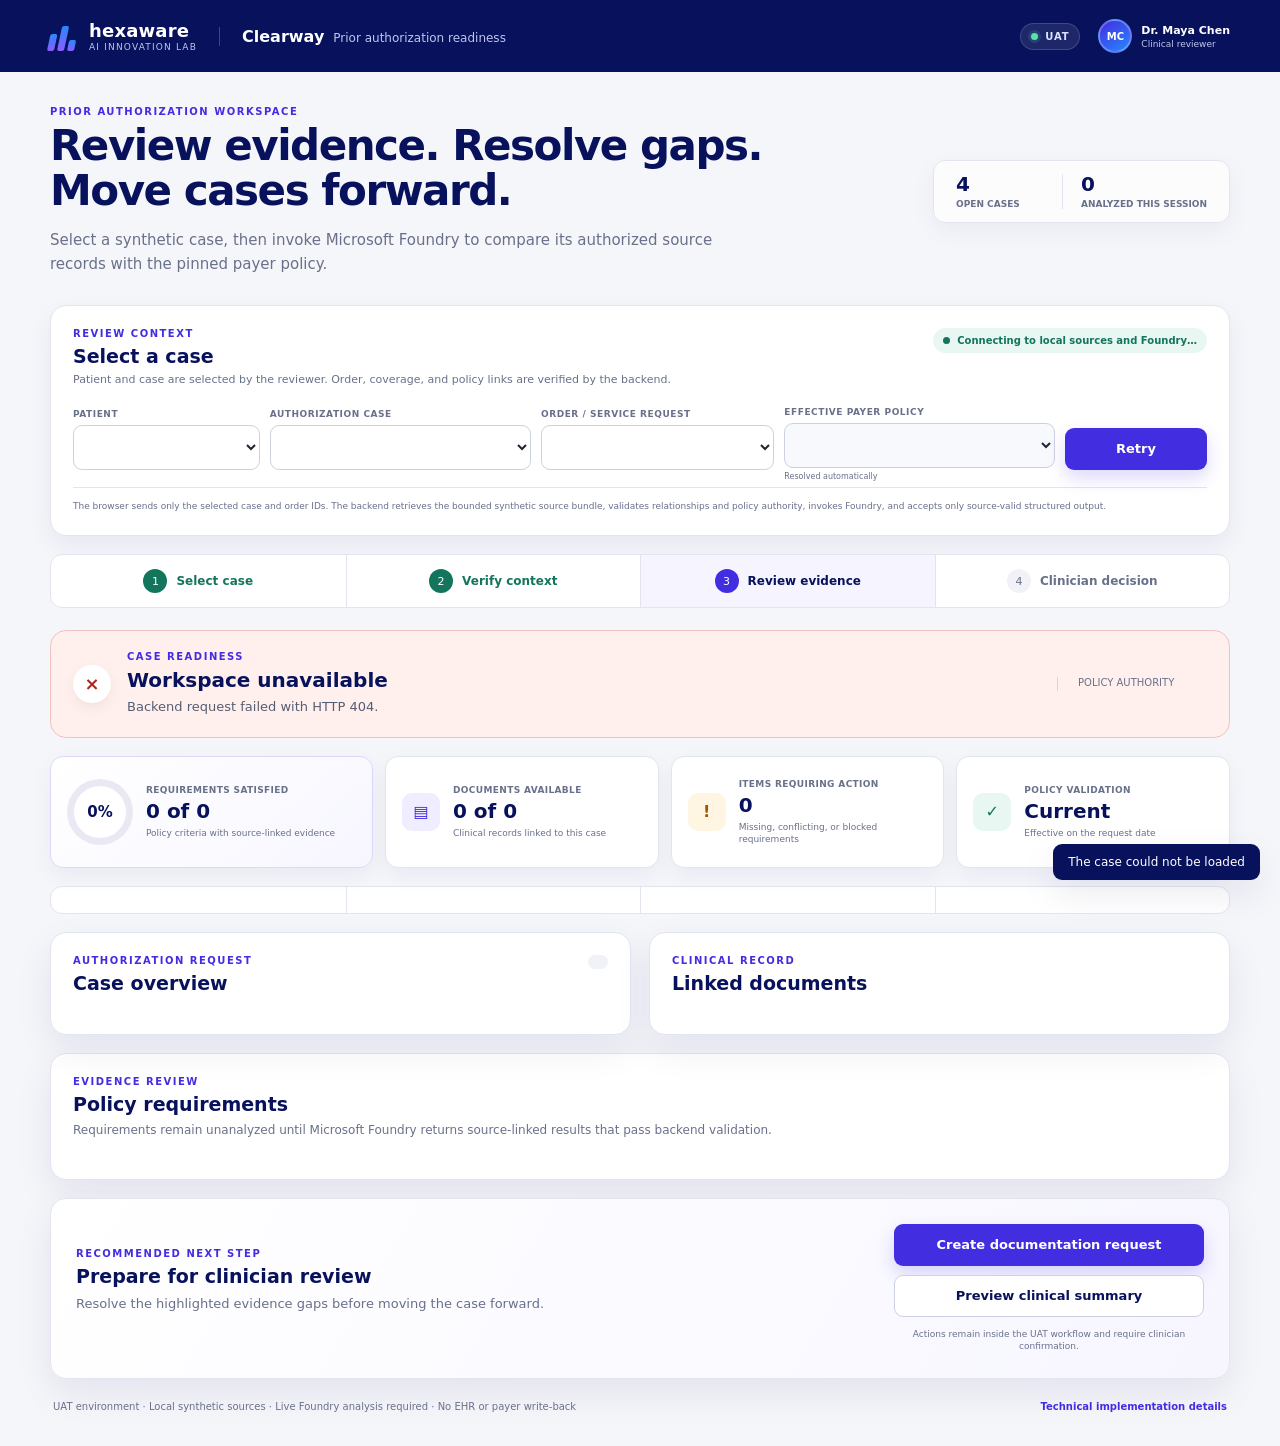
==== commit 0a9c1083: "Require live Foundry analysis for prior auth demo" ====
--- a/index.html
+++ b/index.html
@@ -33,11 +33,11 @@
       <div>
         <p class="eyebrow">PRIOR AUTHORIZATION WORKSPACE</p>
         <h1 id="page-title">Review evidence. Resolve gaps. Move cases forward.</h1>
-        <p>Select a patient and authorization case to load the linked order, coverage, clinical records, and effective payer policy.</p>
+        <p>Select a synthetic case, then invoke Microsoft Foundry to compare its authorized source records with the pinned payer policy.</p>
       </div>
       <div class="queue-summary" aria-label="Work queue summary">
         <span><strong id="queue-open">4</strong><small>Open cases</small></span>
-        <span><strong id="queue-attention">3</strong><small>Need attention</small></span>
+        <span><strong id="queue-attention">0</strong><small>Analyzed this session</small></span>
       </div>
     </section>
 
@@ -48,7 +48,7 @@
           <h2 id="selector-title">Select a case</h2>
           <p>Patient and case are selected by the reviewer. Order, coverage, and policy links are verified by the backend.</p>
         </div>
-        <span class="data-source" id="data-source"><i></i><span>Connecting to data service…</span></span>
+        <span class="data-source" id="data-source"><i></i><span>Connecting to local sources and Foundry…</span></span>
       </div>
 
       <div class="selector-grid">
@@ -69,9 +69,9 @@
           <select id="policy-select" disabled title="Resolved from payer, plan, procedure, and request date"></select>
           <small>Resolved automatically</small>
         </label>
-        <button class="button button-primary load-review" id="run-review">Run evidence review</button>
+        <button class="button button-primary load-review" id="run-review">Run Foundry evidence review</button>
       </div>
-      <p class="selection-guidance" id="selection-guidance">The browser sends the selected case and order IDs. The service validates entity relationships and pins the applicable policy before evidence review.</p>
+      <p class="selection-guidance" id="selection-guidance">The browser sends only the selected case and order IDs. The backend retrieves the bounded synthetic source bundle, validates relationships and policy authority, invokes Foundry, and accepts only source-valid structured output.</p>
     </section>
 
     <ol class="steps" aria-label="Prior authorization preparation steps">
@@ -144,7 +144,7 @@
         <div>
           <p class="eyebrow">EVIDENCE REVIEW</p>
           <h2 id="checklist-title">Policy requirements</h2>
-          <p>Each requirement is matched to the exact payer-policy language and source clinical record.</p>
+          <p>Requirements remain unanalyzed until Microsoft Foundry returns source-linked results that pass backend validation.</p>
         </div>
         <div class="checklist-summary" id="checklist-summary"></div>
       </div>
@@ -166,7 +166,7 @@
     </section>
 
     <footer class="page-footer">
-      <span>UAT environment · Synthetic records · No EHR or payer write-back</span>
+      <span>UAT environment · Local synthetic sources · Live Foundry analysis required · No EHR or payer write-back</span>
       <a href="foundry-enterprise-harness-walkthrough.html">Technical implementation details</a>
     </footer>
   </main>
@@ -187,7 +187,6 @@
   </div>
 
   <script src="config.js"></script>
-  <script src="demo-data.js"></script>
   <script src="api-client.js"></script>
   <script src="app.js"></script>
 </body>
--- a/provider-ui.css
+++ b/provider-ui.css
@@ -290,6 +290,7 @@
 .source-quote[data-conflict="true"] { border-color: #efc3be; background: #fff9f8; }
 .source-quote strong { display: block; margin-bottom: 5px; color: var(--navy); font-size: 10px; }
 .source-quote blockquote { margin-bottom: 5px; }
+.analysis-pending { margin: 0; padding: 10px; color: var(--muted); background: #f8f9fc; border: 1px dashed var(--line); border-radius: 8px; font-size: 11px; line-height: 1.5; }
 .conflict-callout { margin-top: 9px; padding: 9px 10px; color: #7f2f27; background: var(--danger-bg); border-radius: 8px; font-size: 10px; line-height: 1.5; }
 .conflict-callout strong { color: var(--danger); }
 
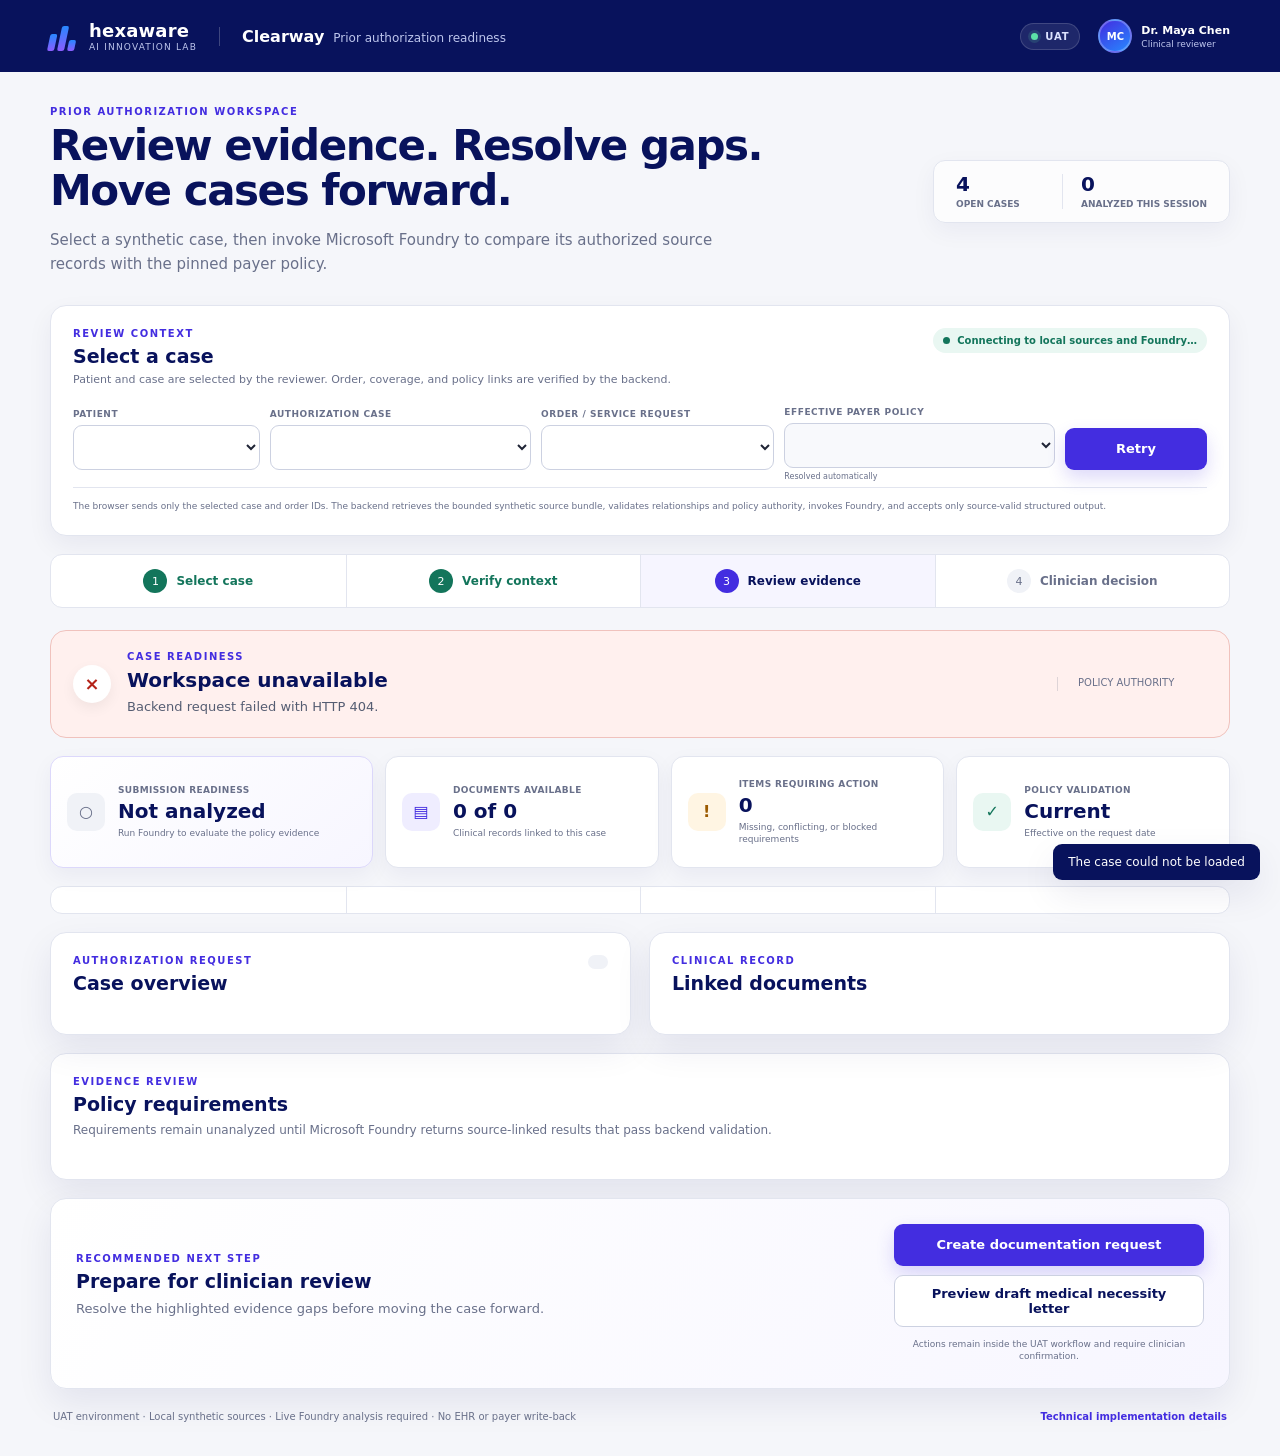
==== commit 286fdfdf: "Add source-linked submission brief" ====
--- a/index.html
+++ b/index.html
@@ -96,9 +96,9 @@
     </section>
 
     <section class="metric-grid" aria-label="Case readiness summary">
-      <article class="metric-card metric-featured">
-        <div class="progress-ring" id="requirements-ring" style="--progress:0deg"><span id="requirements-percent">0%</span></div>
-        <div><small>Requirements satisfied</small><strong id="requirements-ratio">0 of 0</strong><span>Policy criteria with source-linked evidence</span></div>
+      <article class="metric-card metric-featured" id="readiness-card">
+        <span class="metric-icon readiness" id="readiness-icon" aria-hidden="true">○</span>
+        <div><small>Submission readiness</small><strong id="readiness-metric">Not analyzed</strong><span id="readiness-caption">Run Foundry to evaluate the policy evidence</span></div>
       </article>
       <article class="metric-card">
         <span class="metric-icon documents" aria-hidden="true">▤</span>
@@ -119,6 +119,48 @@
       <div class="verification-item" id="order-verification"></div>
       <div class="verification-item" id="policy-verification"></div>
       <div class="verification-item verification-trace" id="trace-verification"></div>
+    </section>
+
+    <section class="card submission-brief" id="submission-brief" aria-labelledby="brief-title" hidden>
+      <div class="card-heading brief-heading">
+        <div>
+          <p class="eyebrow">SUBMISSION READINESS BRIEF</p>
+          <h2 id="brief-title">What supports the request—and what still needs attention</h2>
+          <p>Generated only after a live Foundry result passes backend schema, source-ID and exact-quote validation.</p>
+        </div>
+        <span class="brief-level" id="brief-level"></span>
+      </div>
+      <div class="brief-overview-grid">
+        <article class="brief-summary-panel">
+          <h3>Executive summary</h3>
+          <p id="brief-executive-summary"></p>
+        </article>
+        <article class="brief-readiness-panel">
+          <span>Evidence readiness</span>
+          <strong id="brief-readiness-label"></strong>
+          <p id="brief-readiness-explanation"></p>
+        </article>
+      </div>
+      <div class="brief-detail-grid">
+        <section aria-labelledby="requirements-met-title">
+          <div class="brief-section-heading">
+            <h3 id="requirements-met-title">Requirements supported</h3>
+            <span id="requirements-met-count"></span>
+          </div>
+          <div class="brief-list" id="requirements-met-list"></div>
+        </section>
+        <section aria-labelledby="documentation-gaps-title">
+          <div class="brief-section-heading">
+            <h3 id="documentation-gaps-title">Documentation gaps</h3>
+            <span id="documentation-gaps-count"></span>
+          </div>
+          <div class="brief-list" id="documentation-gaps-list"></div>
+        </section>
+      </div>
+      <details class="review-notes">
+        <summary>Important review and compliance notes</summary>
+        <div id="review-notes-list"></div>
+      </details>
     </section>
 
     <div class="summary-grid">
@@ -160,7 +202,7 @@
       </div>
       <div class="action-stack">
         <button class="button button-primary" id="primary-action">Create documentation request</button>
-        <button class="button button-secondary" id="review-letter">Preview clinical summary</button>
+        <button class="button button-secondary" id="review-letter">Preview draft medical necessity letter</button>
         <p>Actions remain inside the UAT workflow and require clinician confirmation.</p>
       </div>
     </section>
@@ -174,7 +216,7 @@
   <div class="toast" id="toast" role="status" aria-live="polite"></div>
   <div class="modal" id="modal" aria-hidden="true">
     <div class="modal-backdrop" data-close-modal></div>
-    <section class="modal-card" role="dialog" aria-modal="true" aria-labelledby="modal-title">
+    <section class="modal-card" id="modal-card" role="dialog" aria-modal="true" aria-labelledby="modal-title">
       <button class="modal-close" data-close-modal aria-label="Close dialog">×</button>
       <p class="eyebrow" id="modal-kicker"></p>
       <h2 id="modal-title"></h2>
--- a/provider-ui.css
+++ b/provider-ui.css
@@ -439,6 +439,103 @@
 .modal-facts dt { color: var(--muted); font-size: 9px; font-weight: 800; text-transform: uppercase; }
 .modal-facts dd { margin: 4px 0 0; color: var(--ink); font-size: 11px; line-height: 1.4; }
 
+/* Source-linked submission brief and clinician draft */
+.metric-icon.readiness { color: var(--muted); background: var(--neutral-bg); }
+#readiness-card[data-state="ready"] .metric-icon.readiness { color: var(--success); background: var(--success-bg); }
+#readiness-card[data-state="attention"] .metric-icon.readiness { color: var(--warning); background: var(--warning-bg); }
+#readiness-card[data-state="blocked"] .metric-icon.readiness { color: var(--danger); background: var(--danger-bg); }
+#readiness-card[data-state="ready"] strong { color: var(--success); }
+#readiness-card[data-state="attention"] strong { color: var(--warning); }
+#readiness-card[data-state="blocked"] strong { color: var(--danger); }
+
+.submission-brief { margin-bottom: 18px; overflow: hidden; }
+.submission-brief[hidden] { display: none; }
+.submission-brief[data-state="ready"] { border-top: 4px solid var(--success); }
+.submission-brief[data-state="attention"] { border-top: 4px solid #d58a1f; }
+.submission-brief[data-state="blocked"] { border-top: 4px solid var(--danger); }
+.brief-heading { align-items: center; }
+.brief-level { flex: 0 0 auto; padding: 8px 12px; color: var(--warning); background: var(--warning-bg); border-radius: 999px; font-size: 11px; font-weight: 900; }
+.submission-brief[data-state="ready"] .brief-level { color: var(--success); background: var(--success-bg); }
+.submission-brief[data-state="blocked"] .brief-level { color: var(--danger); background: var(--danger-bg); }
+.brief-overview-grid { display: grid; grid-template-columns: minmax(0,1.35fr) minmax(280px,.65fr); gap: 12px; margin-bottom: 20px; }
+.brief-summary-panel, .brief-readiness-panel { padding: 17px; border-radius: 11px; }
+.brief-summary-panel { background: #f8f9fc; border: 1px solid var(--line); }
+.brief-summary-panel h3, .brief-detail-grid h3 { margin: 0; color: var(--navy); font-size: 12px; }
+.brief-summary-panel p { margin: 8px 0 0; color: #454d62; font-size: 13px; line-height: 1.65; }
+.brief-readiness-panel { background: var(--warning-bg); border: 1px solid #ecd3a5; }
+.submission-brief[data-state="ready"] .brief-readiness-panel { background: var(--success-bg); border-color: #b9dfd2; }
+.submission-brief[data-state="blocked"] .brief-readiness-panel { background: var(--danger-bg); border-color: #efc3be; }
+.brief-readiness-panel > span { display: block; color: var(--muted); font-size: 9px; font-weight: 800; letter-spacing: .07em; text-transform: uppercase; }
+.brief-readiness-panel strong { display: block; margin-top: 6px; color: var(--navy); font-size: 14px; }
+.brief-readiness-panel p { margin: 7px 0 0; color: #545c70; font-size: 11px; line-height: 1.55; }
+.brief-detail-grid { display: grid; grid-template-columns: 1fr 1fr; gap: 18px; }
+.brief-detail-grid > section { min-width: 0; }
+.brief-section-heading { display: flex; justify-content: space-between; align-items: center; gap: 10px; margin-bottom: 10px; }
+.brief-section-heading span { color: var(--muted); font-size: 9px; font-weight: 800; text-transform: uppercase; }
+.brief-list { display: grid; gap: 8px; }
+.brief-item { min-width: 0; display: grid; grid-template-columns: auto 1fr; gap: 10px; padding: 12px; border: 1px solid var(--line); border-radius: 10px; background: #fbfcfe; }
+.brief-item-mark { width: 25px; height: 25px; display: inline-flex; align-items: center; justify-content: center; border-radius: 50%; font-size: 10px; font-weight: 900; }
+.brief-item-supported .brief-item-mark { color: var(--success); background: var(--success-bg); }
+.brief-item-gap { border-color: #edd3a5; background: #fffbf3; }
+.brief-item-gap .brief-item-mark { color: var(--warning); background: var(--warning-bg); }
+.brief-item strong { color: var(--ink); font-size: 11px; }
+.brief-item p { margin: 4px 0 0; color: #555d72; font-size: 10px; line-height: 1.5; }
+.brief-item > div > small { display: block; margin-top: 5px; color: var(--muted); font-size: 9px; }
+.brief-item .gap-label { margin-top: 9px; color: var(--warning); font-weight: 900; letter-spacing: .05em; text-transform: uppercase; }
+.brief-item ul { margin: 5px 0 0; padding-left: 17px; color: #555d72; font-size: 10px; line-height: 1.5; }
+.gap-context { margin-top: 9px; padding: 9px 10px; background: #fff; border: 1px solid #eee1c9; border-radius: 8px; }
+.gap-context b, .gap-impact b { color: #66420b; font-size: 9px; text-transform: uppercase; }
+.gap-context p { color: #5d513e; }
+.gap-context small { display: block; margin-top: 5px; color: var(--muted); font-size: 8px; }
+.brief-empty { padding: 18px; color: var(--muted); background: #f8f9fc; border: 1px dashed var(--line-strong); border-radius: 10px; font-size: 11px; text-align: center; }
+.brief-empty-success { color: var(--success); background: var(--success-bg); border-color: #b9dfd2; }
+.brief-empty-success strong, .brief-empty-success span { display: block; }
+.brief-empty-success span { margin-top: 5px; color: #48665d; font-size: 9px; }
+.review-notes { margin-top: 18px; border-top: 1px solid var(--line); }
+.review-notes > summary { padding: 14px 2px 0; color: var(--navy); font-size: 10px; font-weight: 900; cursor: pointer; }
+#review-notes-list { display: grid; grid-template-columns: repeat(3,1fr); gap: 8px; margin-top: 11px; }
+.review-note { padding: 10px 11px; background: #f8f9fc; border-left: 3px solid var(--line-strong); border-radius: 7px; }
+.review-note[data-level="attention"] { background: var(--warning-bg); border-left-color: var(--warning); }
+.review-note[data-level="critical"] { background: var(--danger-bg); border-left-color: var(--danger); }
+.review-note strong { color: var(--ink); font-size: 9px; text-transform: uppercase; }
+.review-note p { margin: 4px 0 0; color: #555d72; font-size: 9px; line-height: 1.45; }
+
+.modal-card-wide { width: min(880px,100%); }
+.letter-readiness { display: grid; grid-template-columns: auto 1fr; gap: 11px; align-items: center; margin-bottom: 16px; padding: 12px 14px; background: var(--warning-bg); border: 1px solid #ecd3a5; border-radius: 10px; }
+.letter-readiness[data-state="ready"] { background: var(--success-bg); border-color: #b9dfd2; }
+.letter-readiness > span { width: 28px; height: 28px; display: inline-flex; align-items: center; justify-content: center; color: var(--warning); background: #fff; border-radius: 50%; font-weight: 900; }
+.letter-readiness[data-state="ready"] > span { color: var(--success); }
+.letter-readiness strong { color: var(--navy); font-size: 12px; }
+.letter-readiness p { margin: 3px 0 0; font-size: 10px; line-height: 1.4; }
+.medical-letter { padding: 34px clamp(22px,5vw,52px); background: #fff; border: 1px solid var(--line); border-radius: 10px; box-shadow: 0 8px 24px rgba(8,18,92,.05); }
+.medical-letter > p, .medical-letter li { color: #303646; font-family: Georgia,"Times New Roman",serif; font-size: 13px; line-height: 1.75; }
+.medical-letter > p { margin: 0 0 16px; }
+.letter-subject { display: grid; gap: 3px; margin: 22px 0; padding: 14px 0; border-top: 1px solid var(--line); border-bottom: 1px solid var(--line); }
+.letter-subject strong { margin-bottom: 4px; color: var(--navy); font-size: 13px; }
+.letter-subject span { color: #434a5d; font-size: 11px; line-height: 1.45; }
+.letter-evidence { margin: -4px 0 18px; padding-left: 22px; }
+.letter-evidence li + li { margin-top: 8px; }
+.letter-evidence blockquote { margin: 4px 0 0; color: #303646; font-family: Georgia,"Times New Roman",serif; font-size: 13px; line-height: 1.75; }
+.letter-evidence sup { margin-left: 2px; color: var(--violet); font-family: Inter,sans-serif; font-size: 8px; font-weight: 800; }
+.letter-completion { margin: 20px 0; padding: 15px; background: var(--warning-bg); border: 1px solid #e8c98f; border-radius: 9px; }
+.letter-completion h3 { margin: 0; color: #74440a; font-size: 12px; }
+.letter-completion > p { margin: 5px 0 9px; color: #6a5538; font-size: 10px; }
+.letter-completion ul { margin: 0; padding-left: 19px; }
+.letter-completion li { font-family: Inter,sans-serif; font-size: 10px; }
+.letter-completion li + li { margin-top: 9px; }
+.letter-completion li strong, .letter-completion li span, .letter-completion li small { display: block; }
+.letter-completion li span { margin-top: 3px; color: #78450a; font-weight: 800; }
+.letter-completion li small { margin-top: 2px; color: var(--muted); }
+.letter-signature { margin-top: 28px !important; }
+.letter-sources { margin-top: 14px; padding: 12px 14px; background: #f8f9fc; border: 1px solid var(--line); border-radius: 9px; }
+.letter-sources > summary { color: var(--navy); font-size: 10px; font-weight: 900; cursor: pointer; }
+.letter-sources > div { display: grid; gap: 8px; margin-top: 10px; }
+.letter-citation { padding: 10px 11px; background: #fff; border: 1px solid var(--line); border-radius: 8px; }
+.letter-citation strong { color: var(--navy); font-size: 9px; }
+.letter-citation blockquote { margin: 5px 0; color: #4d556b; font-size: 10px; line-height: 1.5; }
+.letter-citation small { color: var(--muted); font-size: 8px; }
+.letter-disclaimer { margin: 12px 2px 0 !important; color: var(--muted) !important; font-size: 9px !important; line-height: 1.5 !important; }
+
 @media (max-width: 1040px) {
   .selector-grid { grid-template-columns: 1fr 1.35fr 1.35fr; }
   .selector-grid label:nth-child(4) { grid-column: 1 / span 2; }
@@ -454,6 +551,8 @@
   .selector-grid label:nth-child(4), .load-review { grid-column:auto; }
   .load-review { width:100%; }
   .metric-grid { grid-template-columns:1fr 1fr; }
+  .brief-overview-grid, .brief-detail-grid { grid-template-columns:1fr; }
+  #review-notes-list { grid-template-columns:1fr 1fr; }
 }
 @media (max-width: 580px) {
   .brand span:last-child, .product-label, .user-profile { display:none; }
@@ -469,6 +568,11 @@
   .selector-grid label > small { margin-bottom:0; }
   .metric-grid { grid-template-columns:1fr; }
   .modal-facts { grid-template-columns:1fr; }
+  #review-notes-list { grid-template-columns:1fr; }
+  .brief-heading { align-items:flex-start; }
+  .brief-level { align-self:flex-start; }
+  .medical-letter { padding:24px 18px; }
+  .modal-card-wide { padding:18px; }
 }
 
 @media (prefers-reduced-motion: reduce) {
